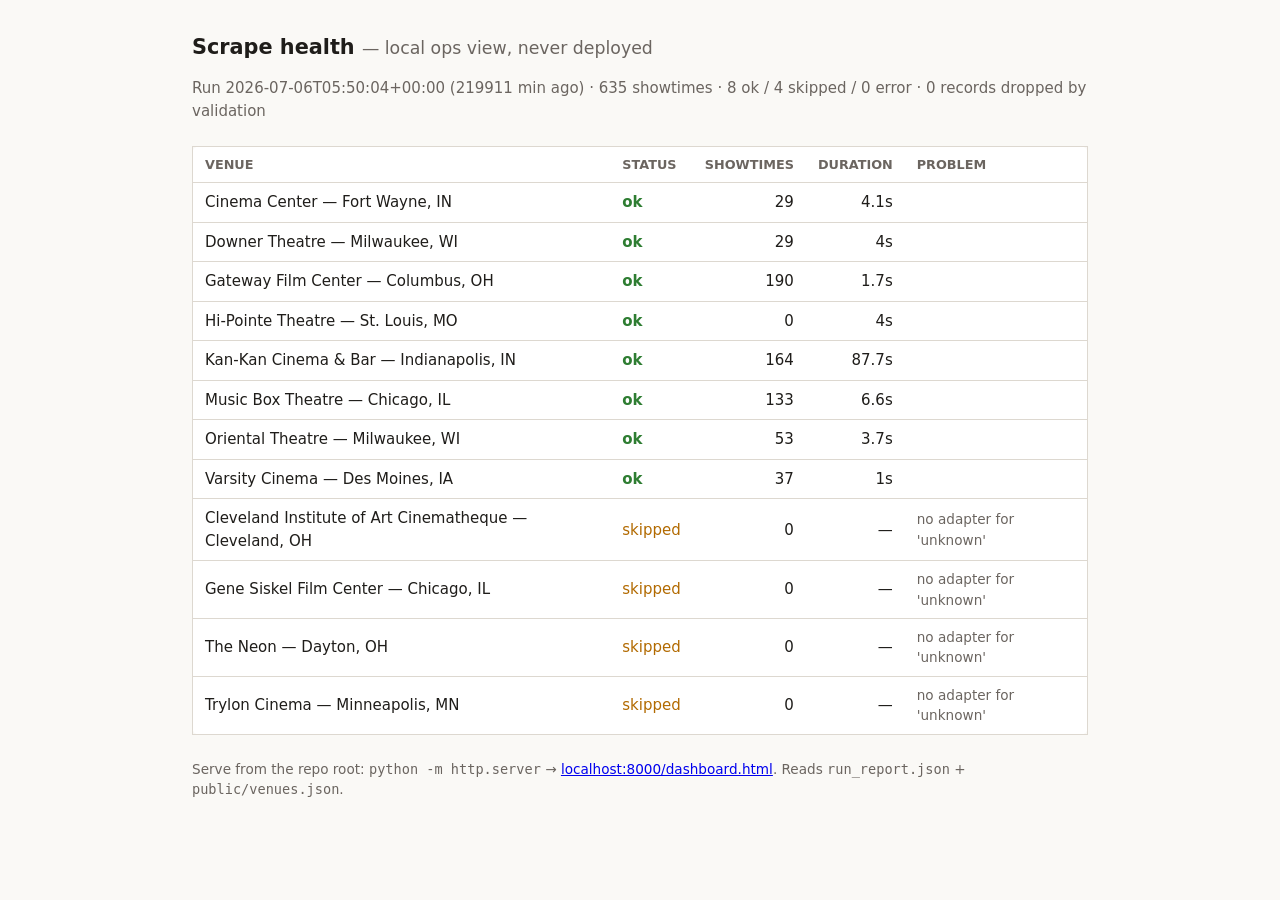
==== dashboard.html @ 9049c9fe "Title casing, date-range filter, Filmbot adapter, scrape dashboard - normalize.py: smart_title() fix" ====
<!DOCTYPE html>
<html lang="en">
<head>
<meta charset="utf-8">
<meta name="viewport" content="width=device-width, initial-scale=1">
<title>Heartland Cinemap — scrape health (local)</title>
<style>
  :root { --bg:#faf9f6; --text:#1f1d1a; --muted:#6b6560; --line:#ddd8d0;
          --ok:#2e7d32; --warn:#b26a00; --err:#b3261e; --card:#fff; }
  @media (prefers-color-scheme: dark) {
    :root { --bg:#191817; --text:#ece8e2; --muted:#a39c93; --line:#38352f;
            --ok:#7cc47f; --warn:#e0a94f; --err:#e08b85; --card:#211f1d; }
  }
  body { margin:2rem auto; max-width:56rem; padding:0 1rem; background:var(--bg);
         color:var(--text); font:15px/1.5 system-ui, sans-serif; }
  h1 { font-size:1.3rem; } h1 small { color:var(--muted); font-weight:normal; }
  #summary { color:var(--muted); margin:0.5rem 0 1.5rem; }
  table { border-collapse:collapse; width:100%; background:var(--card);
          border:1px solid var(--line); border-radius:8px; }
  th, td { text-align:left; padding:0.5rem 0.75rem; border-bottom:1px solid var(--line); }
  th { font-size:0.8rem; color:var(--muted); text-transform:uppercase; }
  tr:last-child td { border-bottom:none; }
  .ok    { color:var(--ok); font-weight:600; }
  .error { color:var(--err); font-weight:600; }
  .skipped { color:var(--warn); }
  td.num { font-variant-numeric:tabular-nums; text-align:right; }
  .err-text { color:var(--muted); font-size:0.85rem; max-width:22rem; }
  footer { margin-top:1.5rem; color:var(--muted); font-size:0.85rem; }
</style>
</head>
<body>
<h1>Scrape health <small>— local ops view, never deployed</small></h1>
<p id="summary">Loading run_report.json…</p>
<table id="tbl" hidden>
  <thead><tr>
    <th>Venue</th><th>Status</th><th style="text-align:right">Showtimes</th>
    <th style="text-align:right">Duration</th><th>Problem</th>
  </tr></thead>
  <tbody></tbody>
</table>
<footer>Serve from the repo root: <code>python -m http.server</code> →
<a href="http://localhost:8000/dashboard.html">localhost:8000/dashboard.html</a>.
Reads <code>run_report.json</code> + <code>public/venues.json</code>.</footer>

<script>
"use strict";
Promise.all([
  fetch("./run_report.json").then((r) => r.json()),
  fetch("./public/venues.json").then((r) => r.json()),
]).then(([report, venues]) => {
  const names = {};
  for (const v of venues) names[v.id] = `${v.name} — ${v.city}, ${v.state}`;

  const rows = report.venues.slice().sort((a, b) =>
    a.status.localeCompare(b.status) || a.venue_id.localeCompare(b.venue_id));
  const tbody = document.querySelector("#tbl tbody");
  let total = 0;
  for (const r of rows) {
    total += r.showtimes;
    const tr = document.createElement("tr");
    const cells = [
      names[r.venue_id] || r.venue_id,
      r.status,
      String(r.showtimes),
      r.duration_s ? r.duration_s + "s" : "—",
      r.error || "",
    ];
    cells.forEach((text, i) => {
      const td = document.createElement("td");
      td.textContent = text;
      if (i === 1) td.className = r.status;
      if (i === 2 || i === 3) td.className = "num";
      if (i === 4) td.className = "err-text";
      tr.appendChild(td);
    });
    tbody.appendChild(tr);
  }
  const counts = { ok: 0, skipped: 0, error: 0 };
  rows.forEach((r) => counts[r.status] !== undefined && counts[r.status]++);
  const ageMin = Math.round((Date.now() - new Date(report.run_at)) / 60000);
  document.getElementById("summary").textContent =
    `Run ${report.run_at} (${ageMin} min ago) · ${total} showtimes · ` +
    `${counts.ok} ok / ${counts.skipped} skipped / ${counts.error} error · ` +
    `${report.dropped_records} records dropped by validation`;
  document.getElementById("tbl").hidden = false;
}).catch((e) => {
  document.getElementById("summary").textContent =
    "Couldn't load run_report.json — run the scraper first (" + e + ")";
});
</script>
</body>
</html>
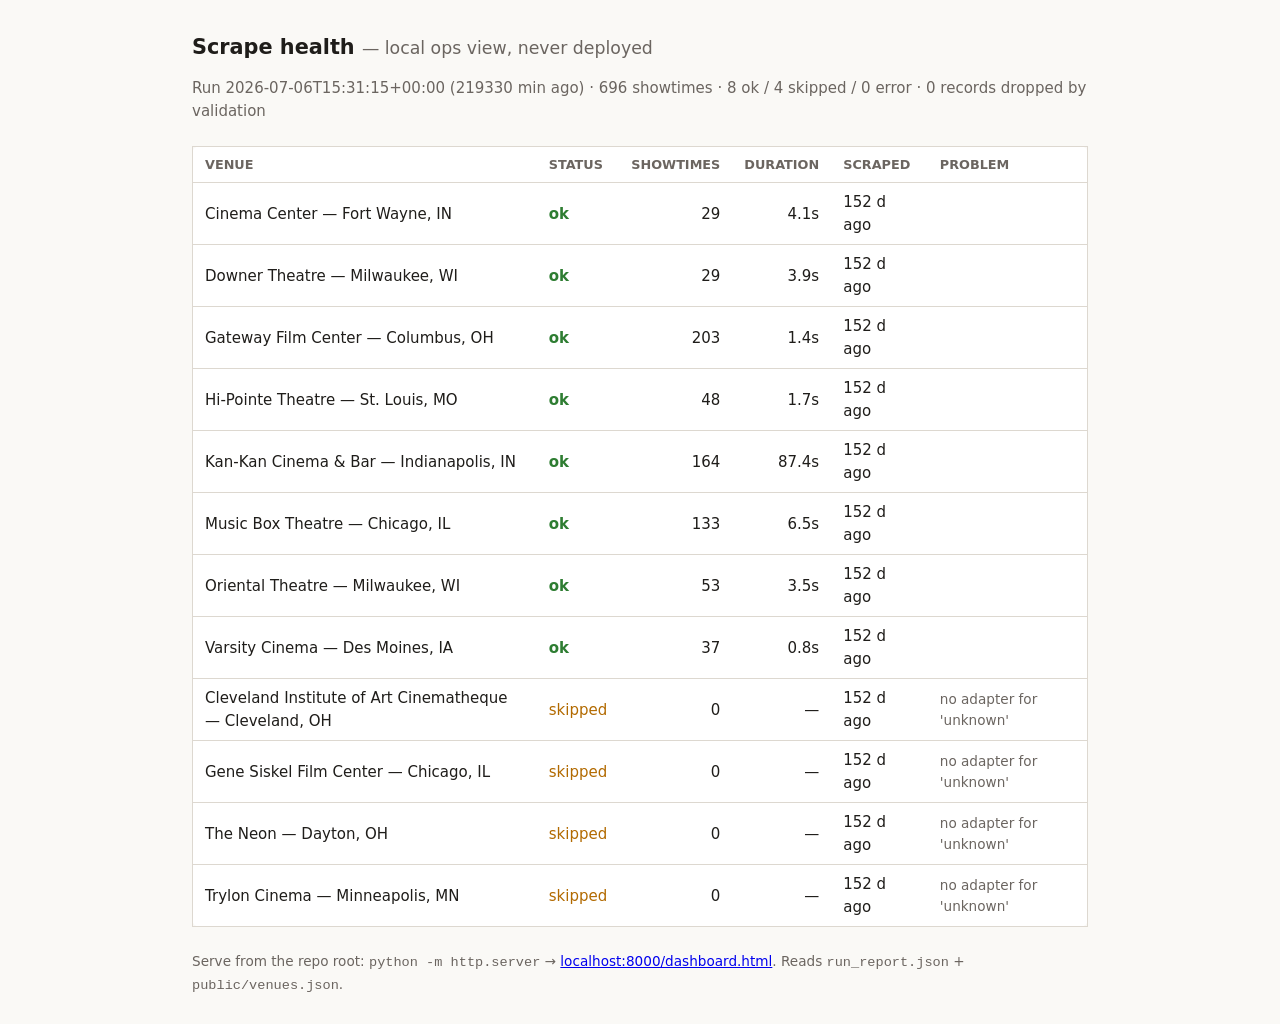
==== commit 6ad8d5f8: "Merge run_report.json on --venue runs; per-venue freshness in dashboard Single-venue refreshes were " ====
--- a/dashboard.html
+++ b/dashboard.html
@@ -34,7 +34,7 @@
 <table id="tbl" hidden>
   <thead><tr>
     <th>Venue</th><th>Status</th><th style="text-align:right">Showtimes</th>
-    <th style="text-align:right">Duration</th><th>Problem</th>
+    <th style="text-align:right">Duration</th><th>Scraped</th><th>Problem</th>
   </tr></thead>
   <tbody></tbody>
 </table>
@@ -58,11 +58,16 @@
   for (const r of rows) {
     total += r.showtimes;
     const tr = document.createElement("tr");
+    const ageMin = Math.round((Date.now() - new Date(r.scraped_at)) / 60000);
+    const age = ageMin < 90 ? `${ageMin} min ago`
+      : ageMin < 36 * 60 ? `${Math.round(ageMin / 60)} h ago`
+      : `${Math.round(ageMin / 1440)} d ago`;
     const cells = [
       names[r.venue_id] || r.venue_id,
       r.status,
       String(r.showtimes),
       r.duration_s ? r.duration_s + "s" : "—",
+      age,
       r.error || "",
     ];
     cells.forEach((text, i) => {
@@ -70,7 +75,7 @@
       td.textContent = text;
       if (i === 1) td.className = r.status;
       if (i === 2 || i === 3) td.className = "num";
-      if (i === 4) td.className = "err-text";
+      if (i === 5) td.className = "err-text";
       tr.appendChild(td);
     });
     tbody.appendChild(tr);
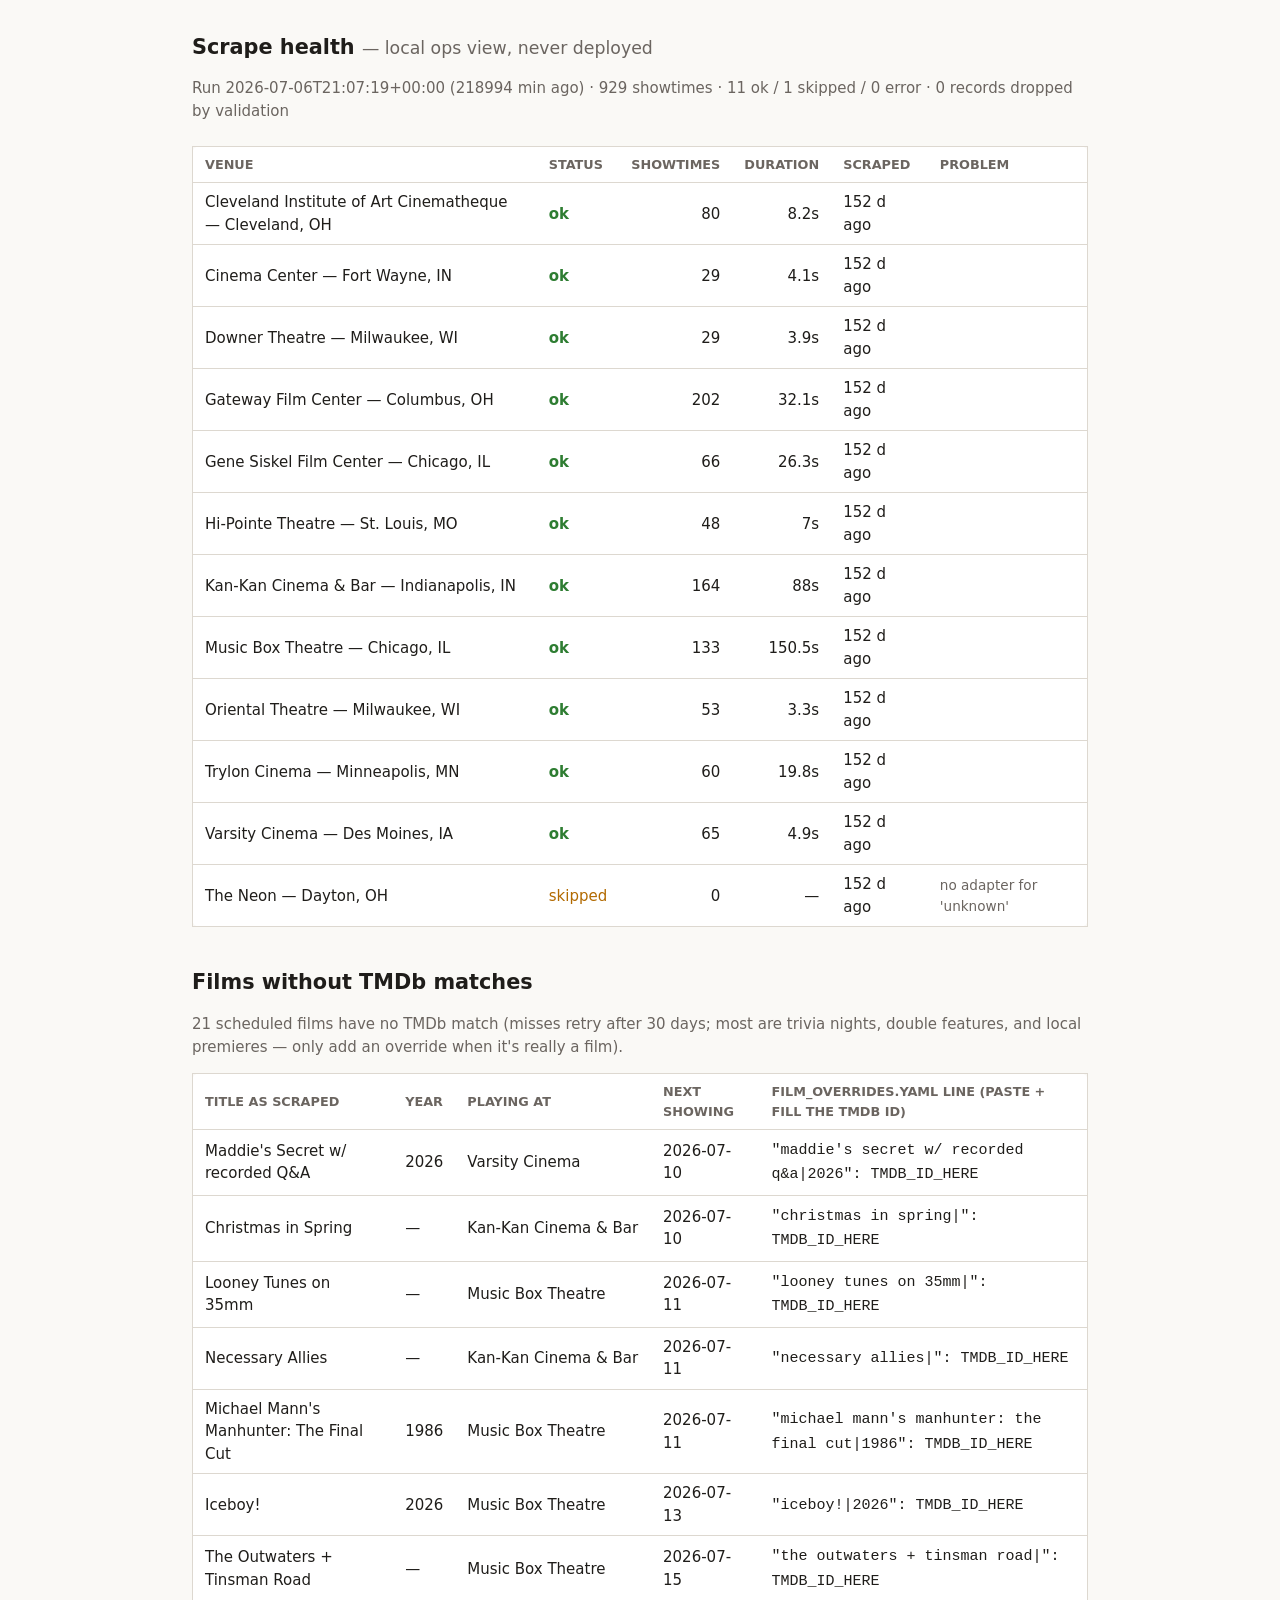
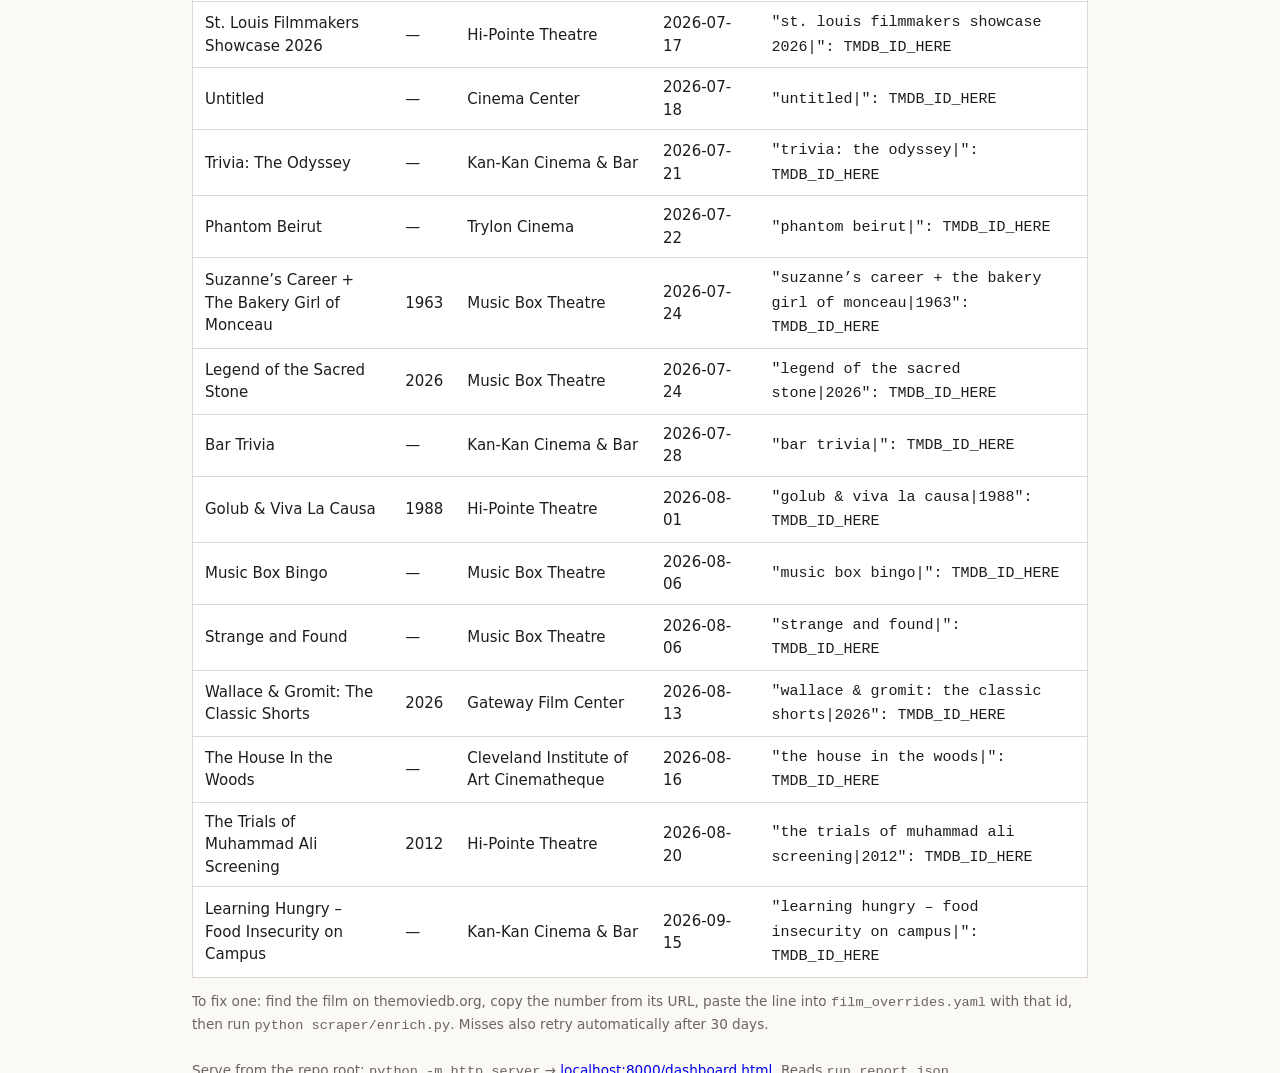
==== commit dc819d6d: "Fix remaining TMDb gaps: venue years, undated entries, venue-page links Per user report (Ocean's Ele" ====
--- a/dashboard.html
+++ b/dashboard.html
@@ -38,9 +38,24 @@
   </tr></thead>
   <tbody></tbody>
 </table>
+<h1 style="margin-top:2.5rem">Films without TMDb matches</h1>
+<p id="films-summary" style="color:var(--muted)">Loading…</p>
+<table id="films-tbl" hidden>
+  <thead><tr>
+    <th>Title as scraped</th><th>Year</th><th>Playing at</th><th>Next showing</th>
+    <th>film_overrides.yaml line (paste + fill the TMDb id)</th>
+  </tr></thead>
+  <tbody></tbody>
+</table>
+<p style="color:var(--muted);font-size:0.85rem">To fix one: find the film on
+themoviedb.org, copy the number from its URL, paste the line into
+<code>film_overrides.yaml</code> with that id, then run
+<code>python scraper/enrich.py</code>. Misses also retry automatically after 30 days.</p>
+
 <footer>Serve from the repo root: <code>python -m http.server</code> →
 <a href="http://localhost:8000/dashboard.html">localhost:8000/dashboard.html</a>.
-Reads <code>run_report.json</code> + <code>public/venues.json</code>.</footer>
+Reads <code>run_report.json</code>, <code>public/venues.json</code>,
+<code>public/films.json</code>, <code>public/showtimes.json</code>.</footer>
 
 <script>
 "use strict";
@@ -92,6 +107,52 @@
   document.getElementById("summary").textContent =
     "Couldn't load run_report.json — run the scraper first (" + e + ")";
 });
+
+// ---- films without TMDb matches ----
+Promise.all([
+  fetch("./public/films.json").then((r) => r.json()),
+  fetch("./public/showtimes.json").then((r) => r.json()),
+  fetch("./public/venues.json").then((r) => r.json()),
+]).then(([films, showtimes, venues]) => {
+  const vname = {};
+  for (const v of venues) vname[v.id] = v.name;
+  const key = (s) => s.film_title.replace(/\s+/g, " ").trim().toLowerCase() +
+    "|" + (s.film_year || "");
+
+  // misses that are actually still on a schedule somewhere
+  const byKey = {};
+  for (const s of showtimes) {
+    const k = key(s);
+    if (!(films[k] || {}).miss) continue;
+    if (!byKey[k]) byKey[k] = { title: s.film_title, year: s.film_year, venues: new Set(), first: s.start };
+    byKey[k].venues.add(vname[s.venue_id] || s.venue_id);
+    if (s.start < byKey[k].first) byKey[k].first = s.start;
+  }
+
+  const rows = Object.entries(byKey).sort((a, b) => a[1].first.localeCompare(b[1].first));
+  const tbody = document.querySelector("#films-tbl tbody");
+  for (const [k, f] of rows) {
+    const tr = document.createElement("tr");
+    const cells = [
+      f.title, f.year || "—", [...f.venues].join(", "), f.first.slice(0, 10),
+      `"${k.replace(/"/g, '\\"')}": TMDB_ID_HERE`,
+    ];
+    cells.forEach((text, i) => {
+      const td = document.createElement("td");
+      if (i === 4) { const c = document.createElement("code"); c.textContent = text; td.appendChild(c); }
+      else td.textContent = text;
+      tr.appendChild(td);
+    });
+    tbody.appendChild(tr);
+  }
+  document.getElementById("films-summary").textContent =
+    `${rows.length} scheduled films have no TMDb match (misses retry after 30 days; ` +
+    `most are trivia nights, double features, and local premieres — only add an ` +
+    `override when it's really a film).`;
+  document.getElementById("films-tbl").hidden = rows.length === 0;
+}).catch(() => {
+  document.getElementById("films-summary").textContent = "Couldn't load films/showtimes data.";
+});
 </script>
 </body>
 </html>
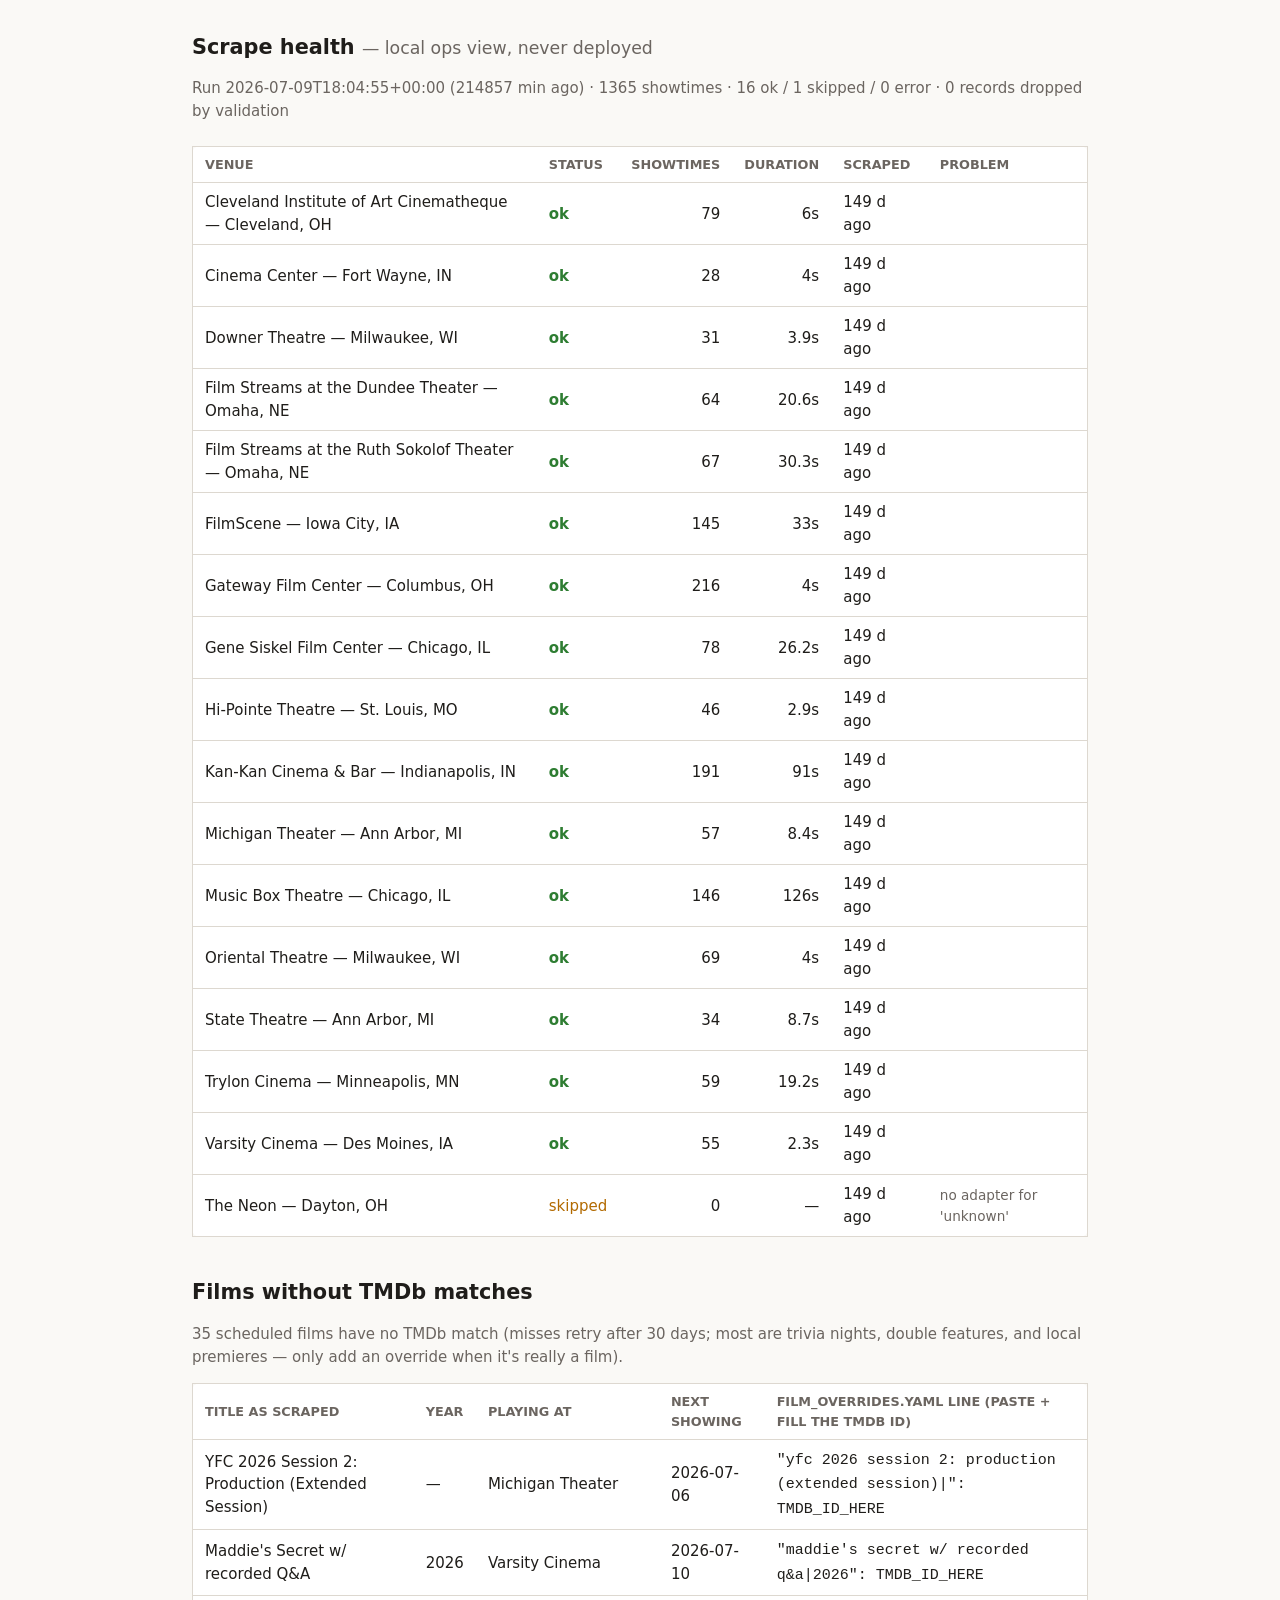
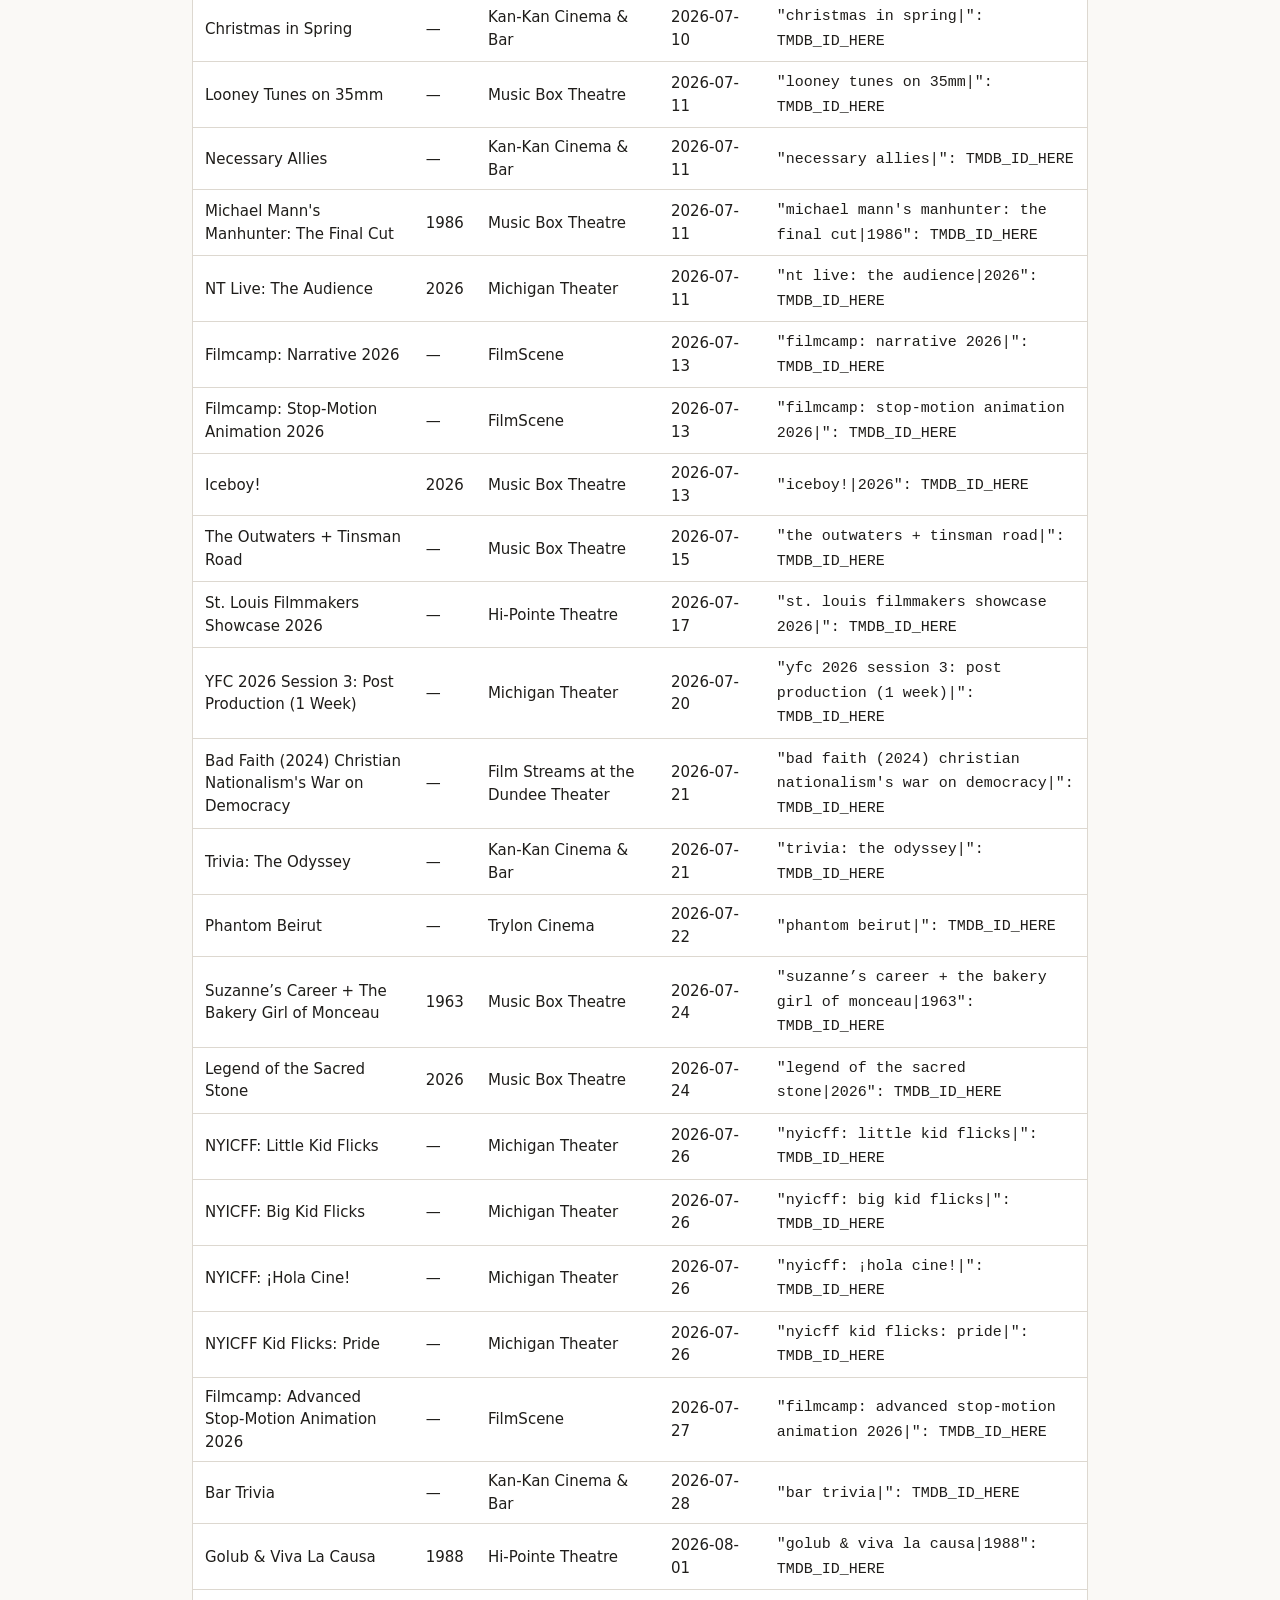
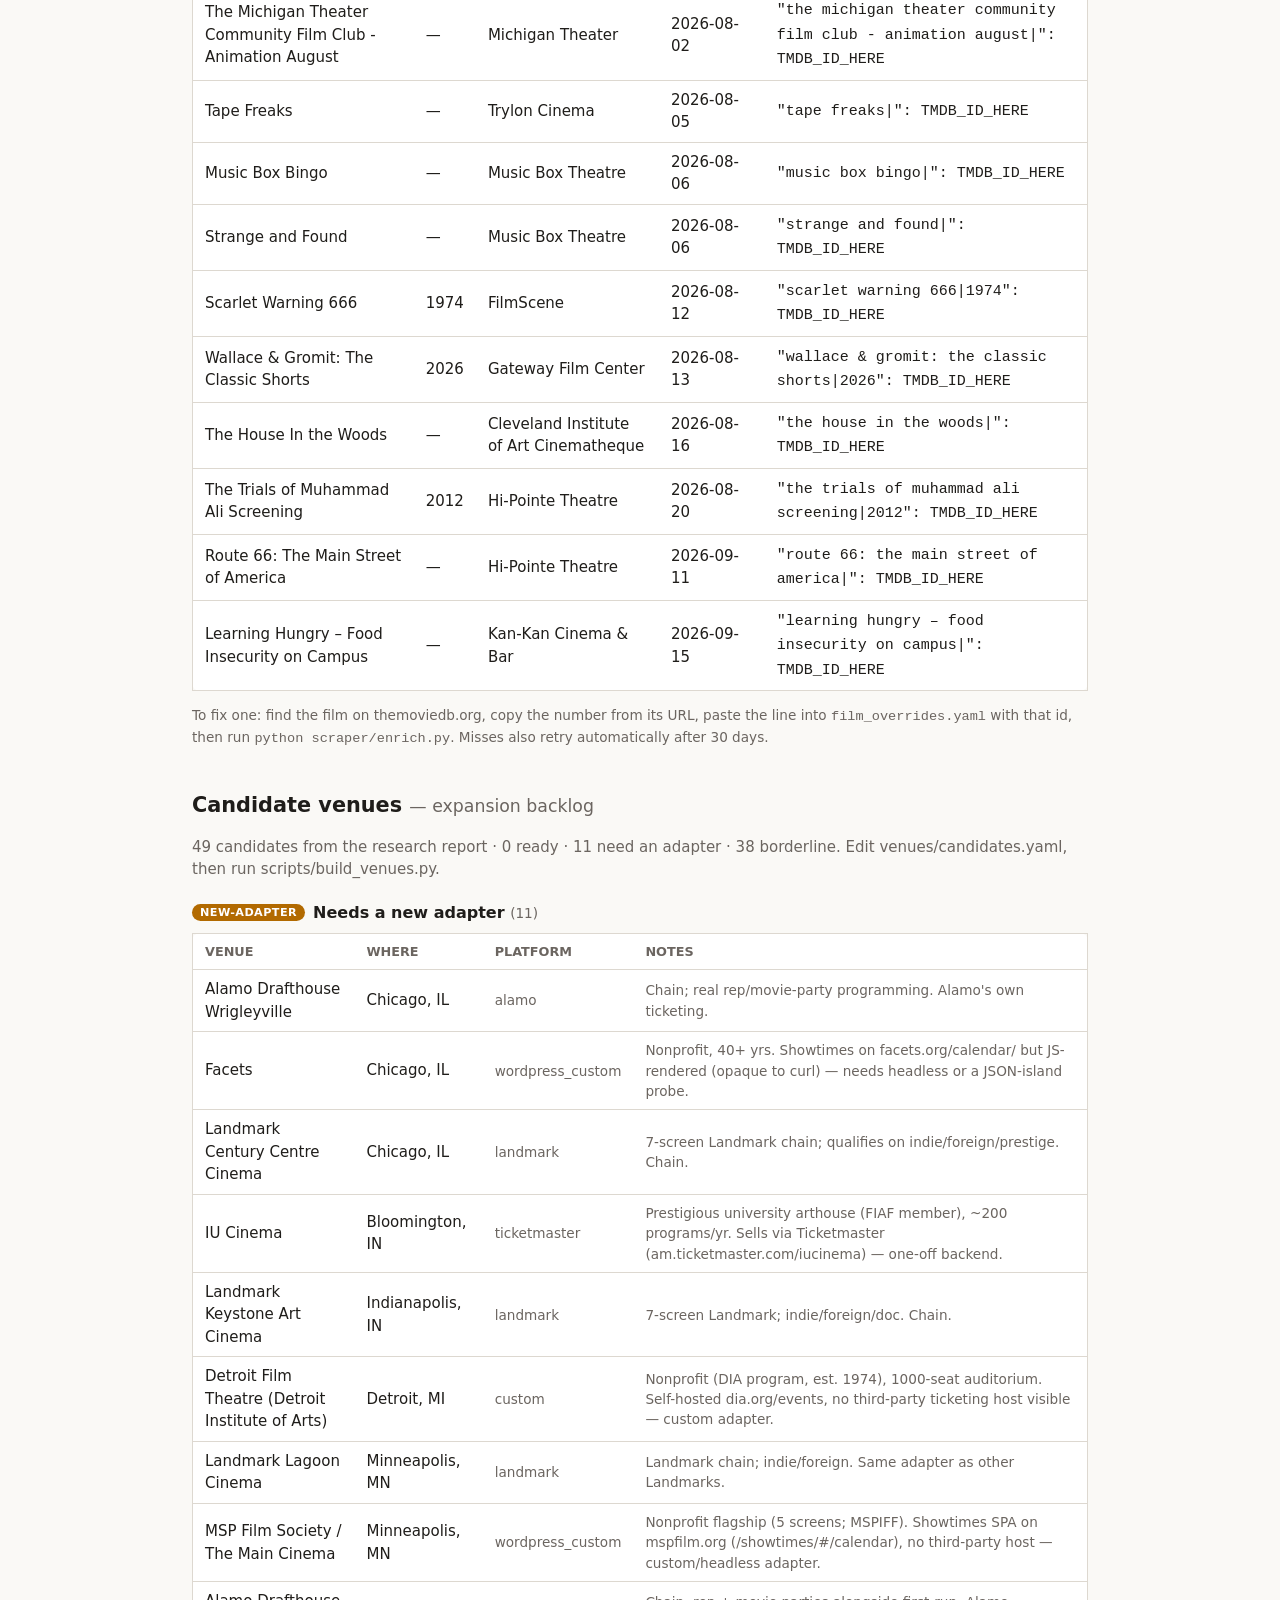
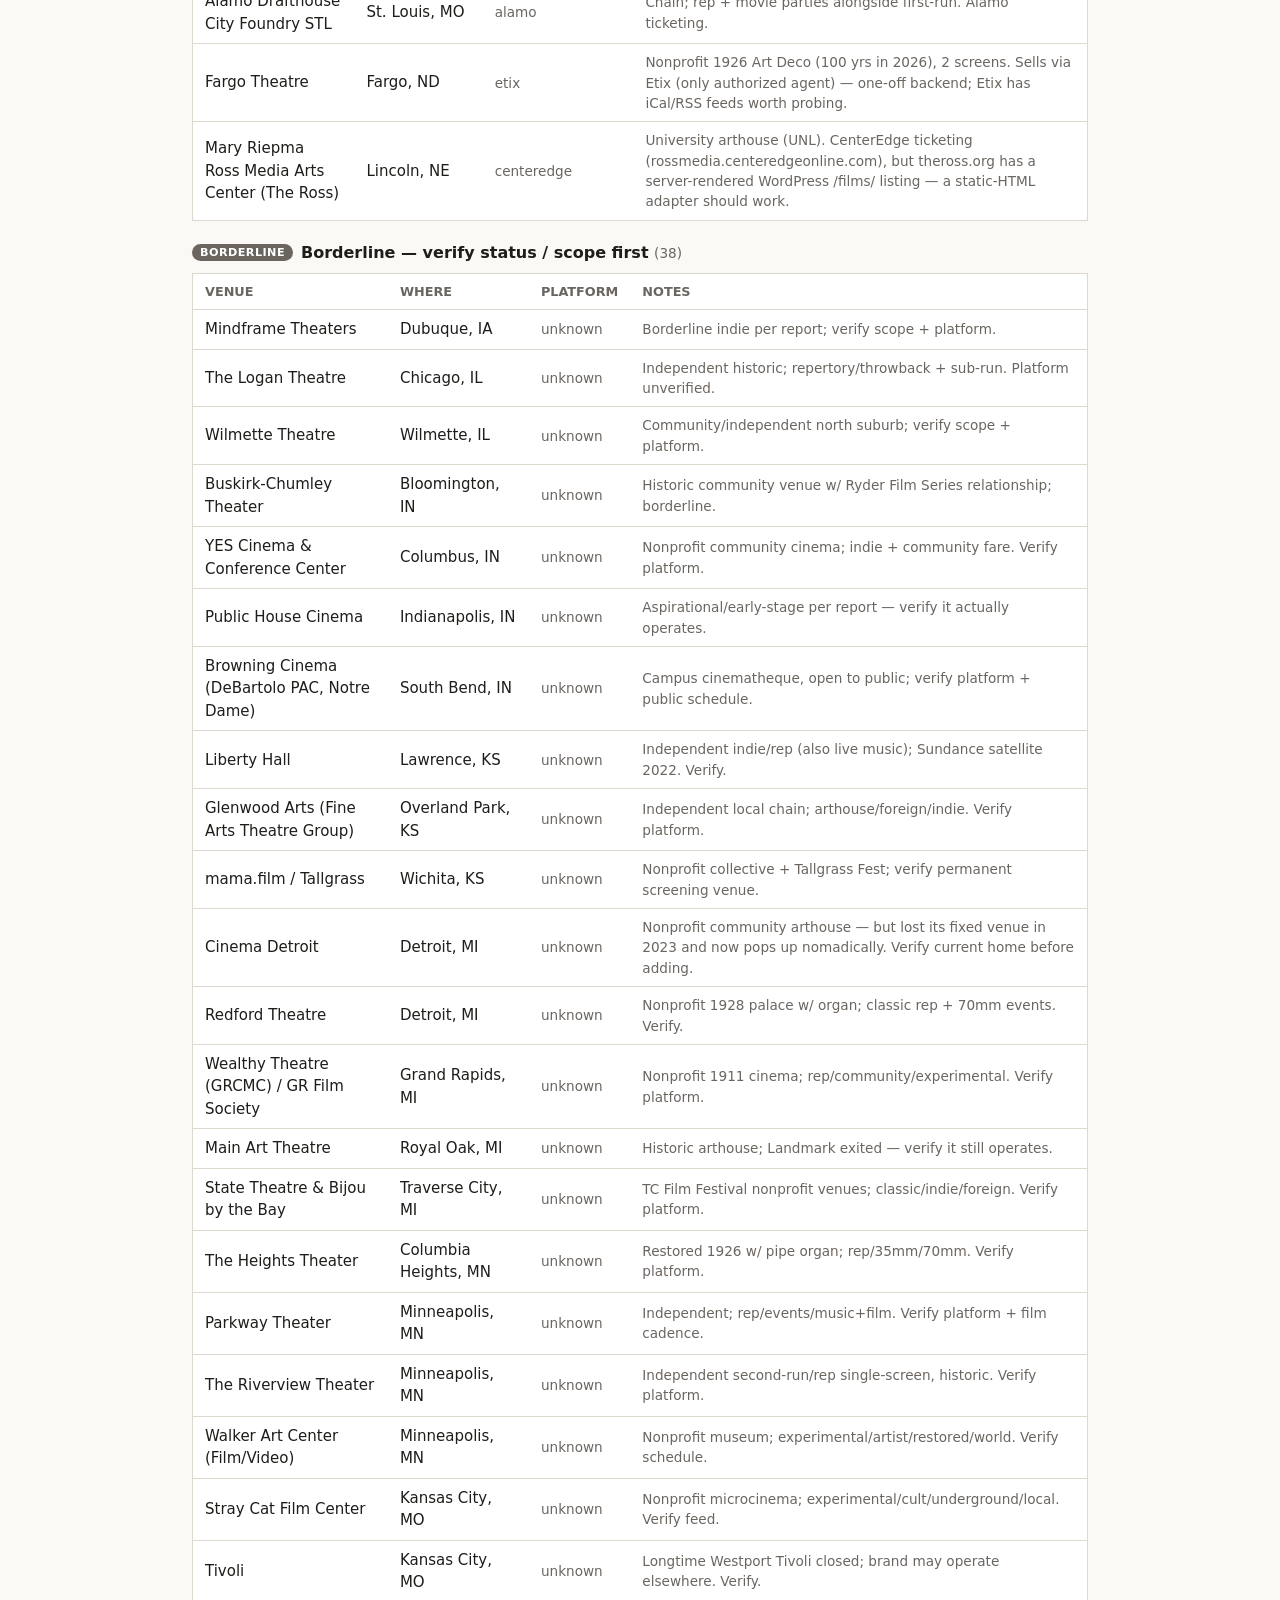
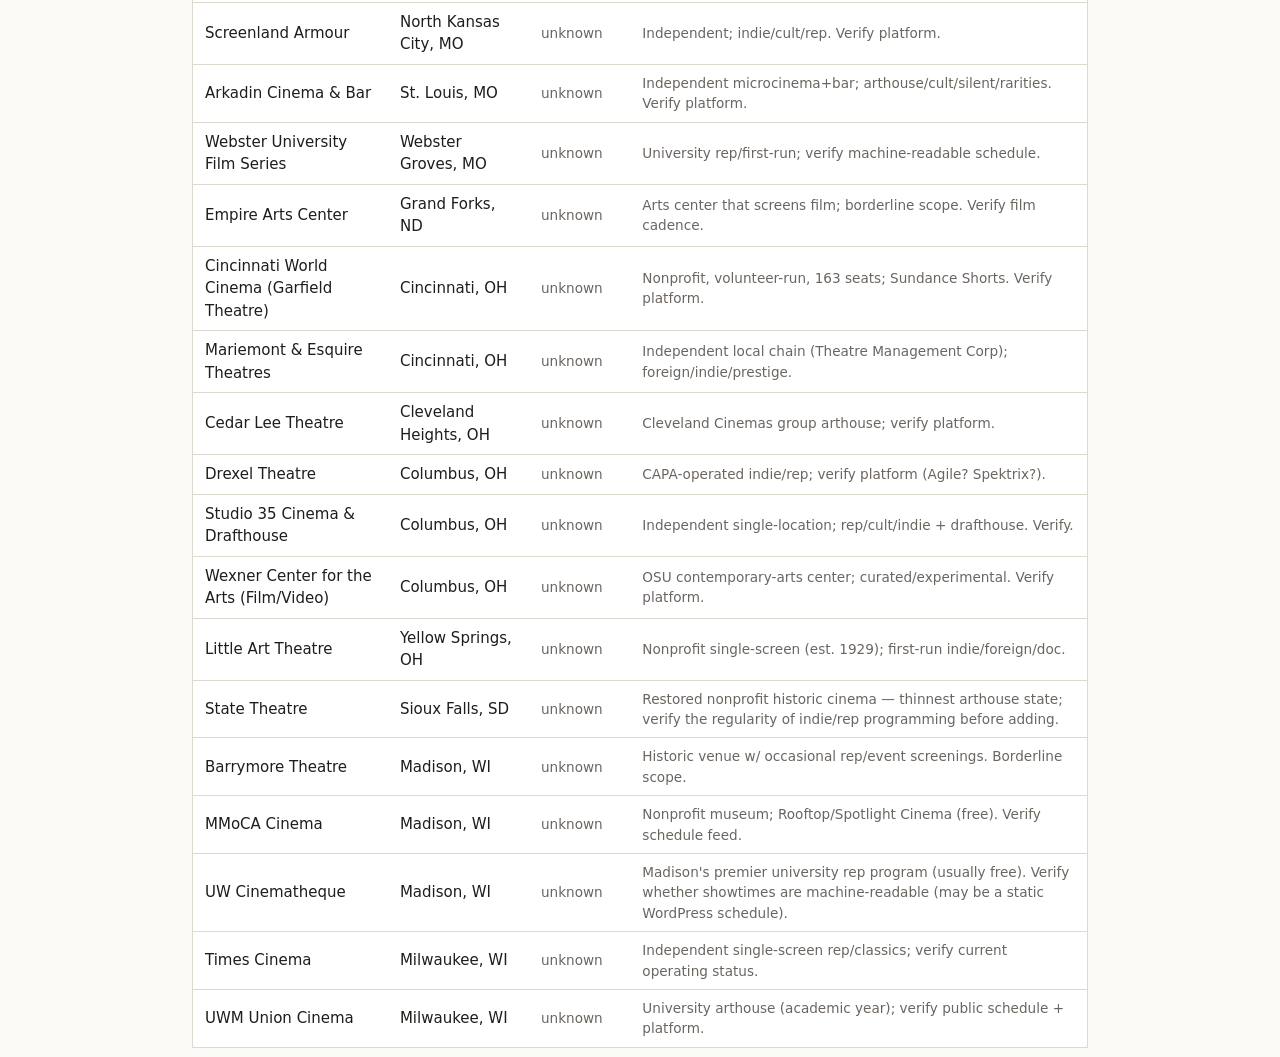
==== commit 4bfd701f: "Headless Agile adapter (Ann Arbor) + candidate backlog on the dashboard Two things: activate the Mic" ====
--- a/dashboard.html
+++ b/dashboard.html
@@ -26,6 +26,18 @@
   td.num { font-variant-numeric:tabular-nums; text-align:right; }
   .err-text { color:var(--muted); font-size:0.85rem; max-width:22rem; }
   footer { margin-top:1.5rem; color:var(--muted); font-size:0.85rem; }
+  .cand-group { margin:1.25rem 0; }
+  .cand-group h2 { font-size:1rem; margin:0 0 0.5rem; }
+  .cand-group h2 .pill { font-size:0.7rem; font-weight:600; text-transform:uppercase;
+    letter-spacing:0.04em; padding:0.1rem 0.5rem; border-radius:99px; margin-right:0.5rem;
+    color:#fff; vertical-align:middle; }
+  .pill.ready { background:var(--ok); }
+  .pill.newadapter { background:var(--warn); }
+  .pill.borderline { background:var(--muted); }
+  .cand-group h2 .n { color:var(--muted); font-weight:normal; font-size:0.85rem; }
+  td.plat { font-variant-numeric:tabular-nums; color:var(--muted); font-size:0.85rem;
+    white-space:nowrap; }
+  td.cand-note { color:var(--muted); font-size:0.85rem; }
 </style>
 </head>
 <body>
@@ -52,10 +64,17 @@
 <code>film_overrides.yaml</code> with that id, then run
 <code>python scraper/enrich.py</code>. Misses also retry automatically after 30 days.</p>
 
+<h1 style="margin-top:2.5rem">Candidate venues <small>— expansion backlog</small></h1>
+<p id="cand-summary" style="color:var(--muted)">Loading…</p>
+<div id="cand-groups"></div>
+
 <footer>Serve from the repo root: <code>python -m http.server</code> →
 <a href="http://localhost:8000/dashboard.html">localhost:8000/dashboard.html</a>.
 Reads <code>run_report.json</code>, <code>public/venues.json</code>,
-<code>public/films.json</code>, <code>public/showtimes.json</code>.</footer>
+<code>public/films.json</code>, <code>public/showtimes.json</code>,
+<code>public/candidates.json</code>. The candidate backlog is hand-maintained
+in <code>venues/candidates.yaml</code> (distilled from the research report);
+move one into a <code>venues/&lt;st&gt;.yaml</code> when it's ready to scrape.</footer>
 
 <script>
 "use strict";
@@ -153,6 +172,61 @@
 }).catch(() => {
   document.getElementById("films-summary").textContent = "Couldn't load films/showtimes data.";
 });
+
+// ---- candidate venues (expansion backlog) ----
+fetch("./public/candidates.json").then((r) => r.json()).then((cands) => {
+  const GROUPS = [
+    ["ready", "ready", "Ready — a platform we already scrape"],
+    ["new-adapter", "newadapter", "Needs a new adapter"],
+    ["borderline", "borderline", "Borderline — verify status / scope first"],
+  ];
+  const byStatus = {};
+  for (const c of cands) (byStatus[c.adapter_status] ||= []).push(c);
+
+  const wrap = document.getElementById("cand-groups");
+  for (const [status, cls, label] of GROUPS) {
+    const list = (byStatus[status] || []).sort((a, b) =>
+      a.state.localeCompare(b.state) || a.city.localeCompare(b.city) ||
+      a.name.localeCompare(b.name));
+    if (!list.length) continue;
+    const sec = document.createElement("div");
+    sec.className = "cand-group";
+    const h = document.createElement("h2");
+    h.innerHTML = `<span class="pill ${cls}">${status}</span>` +
+      `${label} <span class="n">(${list.length})</span>`;
+    sec.appendChild(h);
+    const tbl = document.createElement("table");
+    tbl.innerHTML = "<thead><tr><th>Venue</th><th>Where</th>" +
+      "<th>Platform</th><th>Notes</th></tr></thead>";
+    const tb = document.createElement("tbody");
+    for (const c of list) {
+      const tr = document.createElement("tr");
+      const cells = [
+        [c.name, ""], [`${c.city}, ${c.state}`, ""],
+        [c.platform || "?", "plat"], [c.note || "", "cand-note"],
+      ];
+      for (const [text, klass] of cells) {
+        const td = document.createElement("td");
+        td.textContent = text;
+        if (klass) td.className = klass;
+        tr.appendChild(td);
+      }
+      tb.appendChild(tr);
+    }
+    tbl.appendChild(tb);
+    sec.appendChild(tbl);
+    wrap.appendChild(sec);
+  }
+  const n = (s) => (byStatus[s] || []).length;
+  document.getElementById("cand-summary").textContent =
+    `${cands.length} candidates from the research report · ` +
+    `${n("ready")} ready · ${n("new-adapter")} need an adapter · ` +
+    `${n("borderline")} borderline. Edit venues/candidates.yaml, then ` +
+    `run scripts/build_venues.py.`;
+}).catch(() => {
+  document.getElementById("cand-summary").textContent =
+    "Couldn't load candidates.json — run scripts/build_venues.py.";
+});
 </script>
 </body>
 </html>
